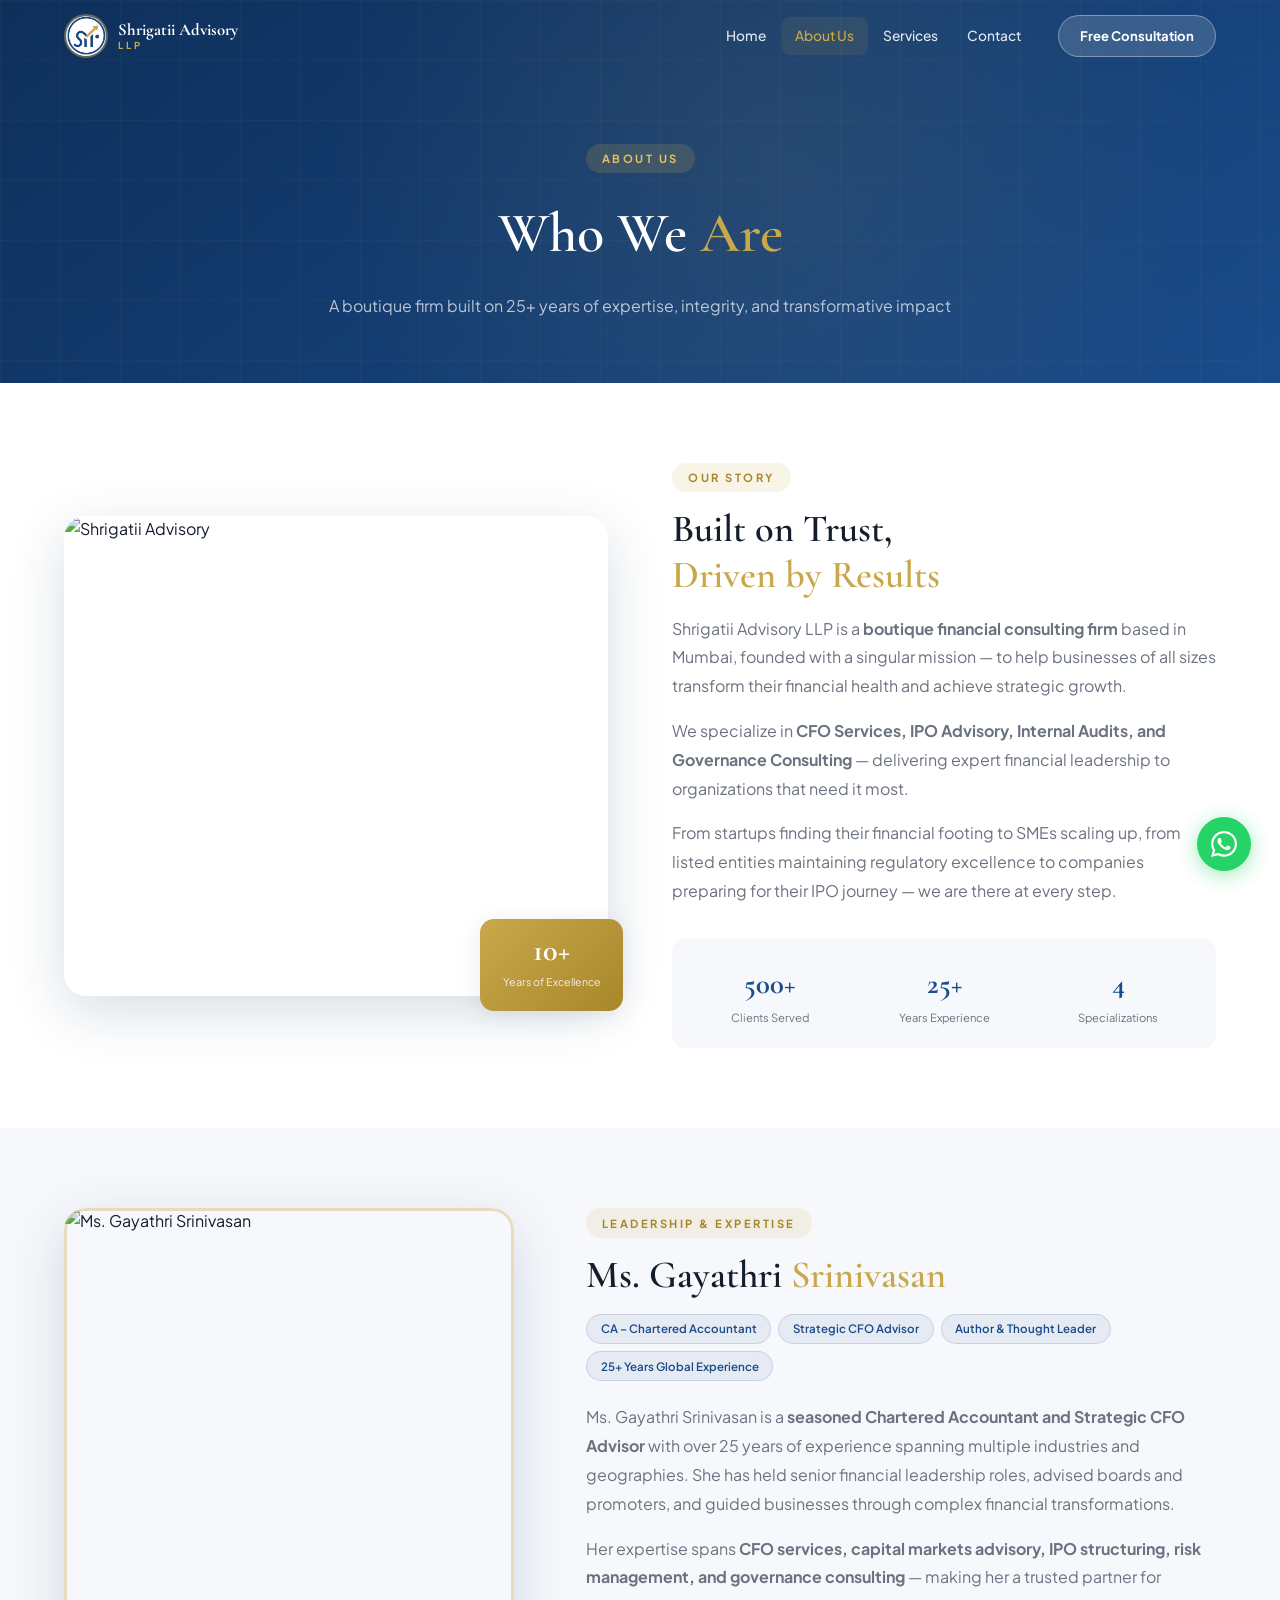
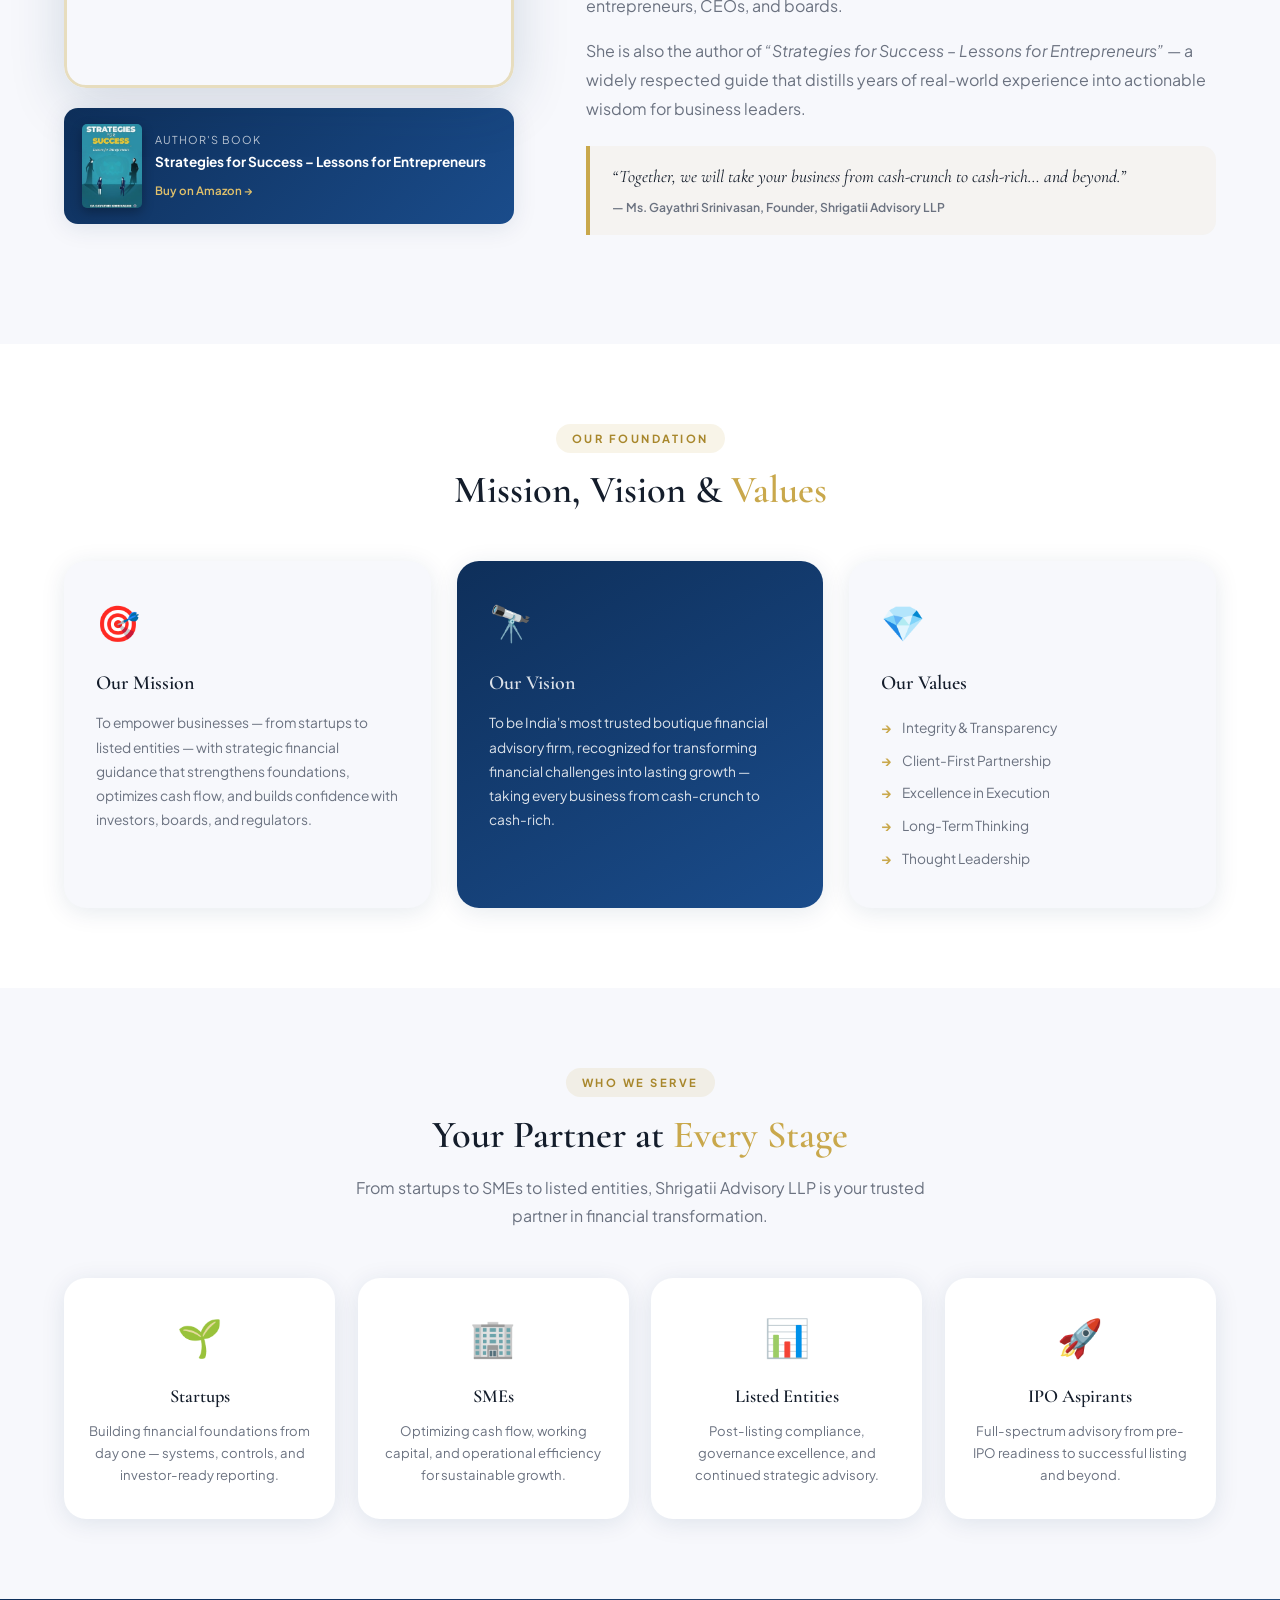
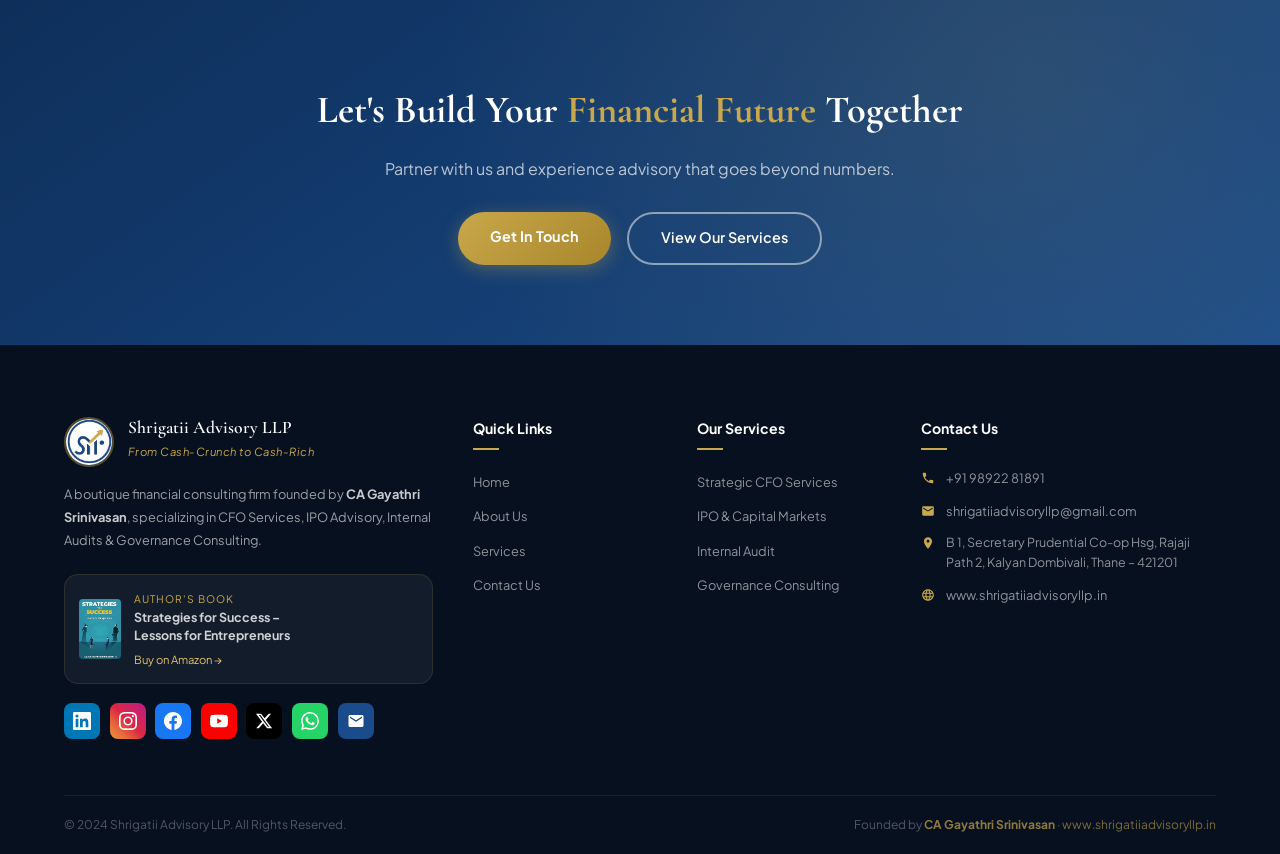
==== about.html @ d1592c11 "Add files via upload" ====
<!DOCTYPE html>
<html lang="en">
<head>
<meta charset="UTF-8">
<meta name="viewport" content="width=device-width, initial-scale=1.0">
<title>About Us | Shrigatii Advisory LLP</title>
<meta name="description" content="About CA Gayathri Srinivasan and Shrigatii Advisory LLP - boutique financial consulting.">
<link rel="preconnect" href="https://fonts.googleapis.com">
<link href="https://fonts.googleapis.com/css2?family=Cormorant+Garamond:ital,wght@0,500;0,600;0,700;1,500;1,600&family=Plus+Jakarta+Sans:wght@300;400;500;600;700&display=swap" rel="stylesheet">
<link rel="stylesheet" href="style.css">
</head>
<body>
<nav class="navbar" id="navbar">
  <div class="nav-wrap">
    <a href="index.html" class="nav-logo">
      <img src="logo.png" alt="Shrigatii Advisory LLP" class="logo-img">
      <div class="logo-text"><span class="logo-main">Shrigatii Advisory</span><span class="logo-sub">LLP</span></div>
    </a>
    <nav class="nav-menu">
      <a href="index.html"    class="nav-link ">Home</a>
      <a href="about.html"    class="nav-link active">About Us</a>
      <a href="services.html" class="nav-link ">Services</a>
      <a href="contact.html"  class="nav-link ">Contact</a>
    </nav>
    <a href="contact.html" class="nav-cta">Free Consultation</a>
    <button class="nav-toggle" id="navToggle" aria-label="Menu"><span></span><span></span><span></span></button>
  </div>
  <div class="nav-drawer" id="navDrawer">
    <a href="index.html"    class="nav-link ">Home</a>
    <a href="about.html"    class="nav-link active">About Us</a>
    <a href="services.html" class="nav-link ">Services</a>
    <a href="contact.html"  class="nav-link ">Contact</a>
    <a href="contact.html"  class="nav-cta" style="margin-top:.5rem;text-align:center">Free Consultation</a>
  </div>
</nav>

<section class="page-hero">
  <div class="page-hero-content container">
    <div class="eyebrow eyebrow-light">About Us</div>
    <h1>Who We <span class="gold">Are</span></h1>
    <p>A boutique firm built on 25+ years of expertise, integrity, and transformative impact</p>
  </div>
</section>

<section class="section" style="background:#fff">
  <div class="container about-main-grid">
    <div class="amg-img reveal">
      <img src="https://images.unsplash.com/photo-1521791136064-7986c2920216?w=700&q=85" alt="Shrigatii Advisory">
      <div class="amg-badge"><span>10+</span><span>Years of Excellence</span></div>
    </div>
    <div class="amg-content reveal">
      <div class="eyebrow">Our Story</div>
      <h2 class="sec-title">Built on Trust,<br><span class="gold">Driven by Results</span></h2>
      <p>Shrigatii Advisory LLP is a <strong>boutique financial consulting firm</strong> based in Mumbai, founded with a singular mission — to help businesses of all sizes transform their financial health and achieve strategic growth.</p>
      <p style="margin-top:1rem">We specialize in <strong>CFO Services, IPO Advisory, Internal Audits, and Governance Consulting</strong> — delivering expert financial leadership to organizations that need it most.</p>
      <p style="margin-top:1rem">From startups finding their financial footing to SMEs scaling up, from listed entities maintaining regulatory excellence to companies preparing for their IPO journey — we are there at every step.</p>
      <div class="about-nums">
        <div class="an-item"><span class="an-num">500+</span><span class="an-lbl">Clients Served</span></div>
        <div class="an-item"><span class="an-num">25+</span><span class="an-lbl">Years Experience</span></div>
        <div class="an-item"><span class="an-num">4</span><span class="an-lbl">Specializations</span></div>
      </div>
    </div>
  </div>
</section>

<section class="section" style="background:var(--off)">
  <div class="container founder-grid">
    <div class="reveal">
      <div class="fi-wrap"><img src="https://images.unsplash.com/photo-1594744803329-e58b31de8bf5?w=600&q=85" alt="Ms. Gayathri Srinivasan"><div class="fi-border"></div></div>
      <div class="book-card" style="margin-top:1.2rem">
        <img src="book.png" alt="Strategies for Success" class="book-img">
        <div class="book-info"><span>Author&apos;s Book</span><strong>Strategies for Success &ndash; Lessons for Entrepreneurs</strong><a href="https://www.amazon.in/dp/8119223527" target="_blank">Buy on Amazon &rarr;</a></div>
      </div>
    </div>
    <div class="founder-content reveal">
      <div class="eyebrow">Leadership &amp; Expertise</div>
      <h2 class="sec-title">Ms. Gayathri <span class="gold">Srinivasan</span></h2>
      <div class="cred-tags"><span class="ctag">CA &ndash; Chartered Accountant</span><span class="ctag">Strategic CFO Advisor</span><span class="ctag">Author &amp; Thought Leader</span><span class="ctag">25+ Years Global Experience</span></div>
      <p>Ms. Gayathri Srinivasan is a <strong>seasoned Chartered Accountant and Strategic CFO Advisor</strong> with over 25 years of experience spanning multiple industries and geographies. She has held senior financial leadership roles, advised boards and promoters, and guided businesses through complex financial transformations.</p>
      <p style="margin-top:1rem">Her expertise spans <strong>CFO services, capital markets advisory, IPO structuring, risk management, and governance consulting</strong> — making her a trusted partner for entrepreneurs, CEOs, and boards.</p>
      <p style="margin-top:1rem">She is also the author of <em>&ldquo;Strategies for Success &ndash; Lessons for Entrepreneurs&rdquo;</em> — a widely respected guide that distills years of real-world experience into actionable wisdom for business leaders.</p>
      <blockquote class="founder-quote">&ldquo;Together, we will take your business from cash-crunch to cash-rich&hellip; and beyond.&rdquo;<cite>&mdash; Ms. Gayathri Srinivasan, Founder, Shrigatii Advisory LLP</cite></blockquote>
    </div>
  </div>
</section>

<section class="section" style="background:#fff">
  <div class="container">
    <div class="center"><div class="eyebrow">Our Foundation</div><h2 class="sec-title">Mission, Vision &amp; <span class="gold">Values</span></h2></div>
    <div class="mvv-grid">
      <div class="mvv-card reveal"><div class="mvv-ico">🎯</div><h3>Our Mission</h3><p>To empower businesses — from startups to listed entities — with strategic financial guidance that strengthens foundations, optimizes cash flow, and builds confidence with investors, boards, and regulators.</p></div>
      <div class="mvv-card mvv-feat reveal"><div class="mvv-ico">🔭</div><h3>Our Vision</h3><p>To be India&apos;s most trusted boutique financial advisory firm, recognized for transforming financial challenges into lasting growth — taking every business from cash-crunch to cash-rich.</p></div>
      <div class="mvv-card reveal"><div class="mvv-ico">💎</div><h3>Our Values</h3><ul class="val-list"><li>Integrity &amp; Transparency</li><li>Client-First Partnership</li><li>Excellence in Execution</li><li>Long-Term Thinking</li><li>Thought Leadership</li></ul></div>
    </div>
  </div>
</section>

<section class="section" style="background:var(--off)">
  <div class="container">
    <div class="center"><div class="eyebrow">Who We Serve</div><h2 class="sec-title">Your Partner at <span class="gold">Every Stage</span></h2><p class="sec-sub">From startups to SMEs to listed entities, Shrigatii Advisory LLP is your trusted partner in financial transformation.</p></div>
    <div class="serve-grid">
      <div class="serve-card reveal"><div class="srvc-ico">🌱</div><h3>Startups</h3><p>Building financial foundations from day one — systems, controls, and investor-ready reporting.</p></div>
      <div class="serve-card reveal"><div class="srvc-ico">🏢</div><h3>SMEs</h3><p>Optimizing cash flow, working capital, and operational efficiency for sustainable growth.</p></div>
      <div class="serve-card reveal"><div class="srvc-ico">📊</div><h3>Listed Entities</h3><p>Post-listing compliance, governance excellence, and continued strategic advisory.</p></div>
      <div class="serve-card reveal"><div class="srvc-ico">🚀</div><h3>IPO Aspirants</h3><p>Full-spectrum advisory from pre-IPO readiness to successful listing and beyond.</p></div>
    </div>
  </div>
</section>

<section class="cta-sec"><div class="container cta-center">
  <h2>Let&apos;s Build Your <span class="gold">Financial Future</span> Together</h2>
  <p>Partner with us and experience advisory that goes beyond numbers.</p>
  <div class="cta-btns" style="justify-content:center">
    <a href="contact.html" class="btn-gold">Get In Touch</a>
    <a href="services.html" class="btn-ghost">View Our Services</a>
  </div>
</div></section>

<footer class="site-footer">
  <div class="container"><div class="footer-grid">
    <div class="fg-brand">
      <div class="footer-logo-row">
        <img src="logo.png" alt="Shrigatii Advisory LLP" class="footer-logo-img">
        <div><span class="footer-brand-name">Shrigatii Advisory LLP</span><span class="footer-brand-tag">From Cash-Crunch to Cash-Rich</span></div>
      </div>
      <p class="footer-desc">A boutique financial consulting firm founded by <strong style="color:rgba(255,255,255,.78)">CA Gayathri Srinivasan</strong>, specializing in CFO Services, IPO Advisory, Internal Audits &amp; Governance Consulting.</p>
      <div class="footer-book">
        <img src="book.png" alt="Strategies for Success" class="footer-book-img">
        <div class="footer-book-text"><span>Author&apos;s Book</span><strong>Strategies for Success &ndash;<br>Lessons for Entrepreneurs</strong><a href="https://www.amazon.in/dp/8119223527" target="_blank">Buy on Amazon &rarr;</a></div>
      </div>
      <div class="footer-socials">
        <a href="https://linkedin.com" target="_blank" class="fsoc fsoc-li" title="LinkedIn"><svg viewBox="0 0 24 24"><path d="M20.447 20.452h-3.554v-5.569c0-1.328-.027-3.037-1.852-3.037-1.853 0-2.136 1.445-2.136 2.939v5.667H9.351V9h3.414v1.561h.046c.477-.9 1.637-1.85 3.37-1.85 3.601 0 4.267 2.37 4.267 5.455v6.286zM5.337 7.433a2.062 2.062 0 01-2.063-2.065 2.064 2.064 0 112.063 2.065zm1.782 13.019H3.555V9h3.564v11.452zM22.225 0H1.771C.792 0 0 .774 0 1.729v20.542C0 23.227.792 24 1.771 24h20.451C23.2 24 24 23.227 24 22.271V1.729C24 .774 23.2 0 22.222 0h.003z"/></svg></a>
        <a href="https://instagram.com" target="_blank" class="fsoc fsoc-ig" title="Instagram"><svg viewBox="0 0 24 24"><path d="M12 2.163c3.204 0 3.584.012 4.85.07 3.252.148 4.771 1.691 4.919 4.919.058 1.265.069 1.645.069 4.849 0 3.205-.012 3.584-.069 4.849-.149 3.225-1.664 4.771-4.919 4.919-1.266.058-1.644.07-4.85.07-3.204 0-3.584-.012-4.849-.07-3.26-.149-4.771-1.699-4.919-4.92-.058-1.265-.07-1.644-.07-4.849 0-3.204.013-3.583.07-4.849.149-3.227 1.664-4.771 4.919-4.919 1.266-.057 1.645-.069 4.849-.069zM12 0C8.741 0 8.333.014 7.053.072 2.695.272.273 2.69.073 7.052.014 8.333 0 8.741 0 12c0 3.259.014 3.668.072 4.948.2 4.358 2.618 6.78 6.98 6.98C8.333 23.986 8.741 24 12 24c3.259 0 3.668-.014 4.948-.072 4.354-.2 6.782-2.618 6.979-6.98.059-1.28.073-1.689.073-4.948 0-3.259-.014-3.667-.072-4.947-.196-4.354-2.617-6.78-6.979-6.98C15.668.014 15.259 0 12 0zm0 5.838a6.162 6.162 0 100 12.324 6.162 6.162 0 000-12.324zM12 16a4 4 0 110-8 4 4 0 010 8zm6.406-11.845a1.44 1.44 0 100 2.881 1.44 1.44 0 000-2.881z"/></svg></a>
        <a href="https://facebook.com" target="_blank" class="fsoc fsoc-fb" title="Facebook"><svg viewBox="0 0 24 24"><path d="M24 12.073c0-6.627-5.373-12-12-12s-12 5.373-12 12c0 5.99 4.388 10.954 10.125 11.854v-8.385H7.078v-3.47h3.047V9.43c0-3.007 1.792-4.669 4.533-4.669 1.312 0 2.686.235 2.686.235v2.953H15.83c-1.491 0-1.956.925-1.956 1.874v2.25h3.328l-.532 3.47h-2.796v8.385C19.612 23.027 24 18.062 24 12.073z"/></svg></a>
        <a href="https://youtube.com" target="_blank" class="fsoc fsoc-yt" title="YouTube"><svg viewBox="0 0 24 24"><path d="M23.495 6.205a3.007 3.007 0 00-2.088-2.088c-1.87-.501-9.396-.501-9.396-.501s-7.507-.01-9.396.501A3.007 3.007 0 00.527 6.205a31.247 31.247 0 00-.522 5.805 31.247 31.247 0 00.522 5.783 3.007 3.007 0 002.088 2.088c1.868.502 9.396.502 9.396.502s7.506 0 9.396-.502a3.007 3.007 0 002.088-2.088 31.247 31.247 0 00.5-5.783 31.247 31.247 0 00-.5-5.805zM9.609 15.601V8.408l6.264 3.602z"/></svg></a>
        <a href="https://twitter.com" target="_blank" class="fsoc fsoc-tw" title="X / Twitter"><svg viewBox="0 0 24 24"><path d="M18.244 2.25h3.308l-7.227 8.26 8.502 11.24H16.17l-5.214-6.817L4.99 21.75H1.68l7.73-8.835L1.254 2.25H8.08l4.713 6.231zm-1.161 17.52h1.833L7.084 4.126H5.117z"/></svg></a>
        <a href="https://wa.me/919892281891" target="_blank" class="fsoc fsoc-wa" title="WhatsApp"><svg viewBox="0 0 24 24"><path d="M17.472 14.382c-.297-.149-1.758-.867-2.03-.967-.273-.099-.471-.148-.67.15-.197.297-.767.966-.94 1.164-.173.199-.347.223-.644.075-.297-.15-1.255-.463-2.39-1.475-.883-.788-1.48-1.761-1.653-2.059-.173-.297-.018-.458.13-.606.134-.133.298-.347.446-.52.149-.174.198-.298.298-.497.099-.198.05-.371-.025-.52-.075-.149-.669-1.612-.916-2.207-.242-.579-.487-.5-.669-.51-.173-.008-.371-.01-.57-.01-.198 0-.52.074-.792.372-.272.297-1.04 1.016-1.04 2.479 0 1.462 1.065 2.875 1.213 3.074.149.198 2.096 3.2 5.077 4.487.709.306 1.262.489 1.694.625.712.227 1.36.195 1.871.118.571-.085 1.758-.719 2.006-1.413.248-.694.248-1.289.173-1.413-.074-.124-.272-.198-.57-.347m-5.421 7.403h-.004a9.87 9.87 0 01-5.031-1.378l-.361-.214-3.741.982.998-3.648-.235-.374a9.86 9.86 0 01-1.51-5.26c.001-5.45 4.436-9.884 9.888-9.884 2.64 0 5.122 1.03 6.988 2.898a9.825 9.825 0 012.893 6.994c-.003 5.45-4.437 9.884-9.885 9.884m8.413-18.297A11.815 11.815 0 0012.05 0C5.495 0 .16 5.335.157 11.892c0 2.096.547 4.142 1.588 5.945L.057 24l6.305-1.654a11.882 11.882 0 005.683 1.448h.005c6.554 0 11.89-5.335 11.893-11.893a11.821 11.821 0 00-3.48-8.413z"/></svg></a>
        <a href="mailto:shrigatiiadvisoryllp@gmail.com" class="fsoc fsoc-em" title="Email"><svg viewBox="0 0 24 24"><path d="M20 4H4c-1.1 0-2 .9-2 2v12c0 1.1.9 2 2 2h16c1.1 0 2-.9 2-2V6c0-1.1-.9-2-2-2zm0 4l-8 5-8-5V6l8 5 8-5v2z"/></svg></a>
      </div>
    </div>
    <div class="fg-col"><h4>Quick Links</h4><ul><li><a href="index.html">Home</a></li><li><a href="about.html">About Us</a></li><li><a href="services.html">Services</a></li><li><a href="contact.html">Contact Us</a></li></ul></div>
    <div class="fg-col"><h4>Our Services</h4><ul><li><a href="services.html#cfo">Strategic CFO Services</a></li><li><a href="services.html#ipo">IPO &amp; Capital Markets</a></li><li><a href="services.html#audit">Internal Audit</a></li><li><a href="services.html#governance">Governance Consulting</a></li></ul></div>
    <div class="fg-col"><h4>Contact Us</h4><div class="fg-contact">
      <div class="fc-item"><svg viewBox="0 0 24 24"><path d="M6.62 10.79c1.44 2.83 3.76 5.14 6.59 6.59l2.2-2.2c.27-.27.67-.36 1.02-.24 1.12.37 2.33.57 3.57.57.55 0 1 .45 1 1V20c0 .55-.45 1-1 1-9.39 0-17-7.61-17-17 0-.55.45-1 1-1h3.5c.55 0 1 .45 1 1 0 1.25.2 2.45.57 3.57.11.35.03.74-.25 1.02l-2.2 2.2z"/></svg><a href="tel:+919892281891">+91 98922 81891</a></div>
      <div class="fc-item"><svg viewBox="0 0 24 24"><path d="M20 4H4c-1.1 0-2 .9-2 2v12c0 1.1.9 2 2 2h16c1.1 0 2-.9 2-2V6c0-1.1-.9-2-2-2zm0 4l-8 5-8-5V6l8 5 8-5v2z"/></svg><a href="mailto:shrigatiiadvisoryllp@gmail.com">shrigatiiadvisoryllp@gmail.com</a></div>
      <div class="fc-item"><svg viewBox="0 0 24 24"><path d="M12 2C8.13 2 5 5.13 5 9c0 5.25 7 13 7 13s7-7.75 7-13c0-3.87-3.13-7-7-7zm0 9.5c-1.38 0-2.5-1.12-2.5-2.5s1.12-2.5 2.5-2.5 2.5 1.12 2.5 2.5-1.12 2.5-2.5 2.5z"/></svg><span>B 1, Secretary Prudential Co-op Hsg, Rajaji Path 2, Kalyan Dombivali, Thane &ndash; 421201</span></div>
      <div class="fc-item"><svg viewBox="0 0 24 24"><path d="M11.99 2C6.47 2 2 6.48 2 12s4.47 10 9.99 10C17.52 22 22 17.52 22 12S17.52 2 11.99 2zm6.93 6h-2.95a15.65 15.65 0 00-1.38-3.56A8.03 8.03 0 0118.92 8zM12 4.04c.83 1.2 1.48 2.53 1.91 3.96h-3.82c.43-1.43 1.08-2.76 1.91-3.96zM4.26 14C4.1 13.36 4 12.69 4 12s.1-1.36.26-2h3.38c-.08.66-.14 1.32-.14 2 0 .68.06 1.34.14 2H4.26zm.82 2h2.95c.32 1.25.78 2.45 1.38 3.56A7.987 7.987 0 015.08 16zm2.95-8H5.08a7.987 7.987 0 014.33-3.56A15.65 15.65 0 008.03 8zM12 19.96c-.83-1.2-1.48-2.53-1.91-3.96h3.82c-.43 1.43-1.08 2.76-1.91 3.96zM14.34 14H9.66c-.09-.66-.16-1.32-.16-2 0-.68.07-1.35.16-2h4.68c.09.65.16 1.32.16 2 0 .68-.07 1.34-.16 2zm.25 5.56c.6-1.11 1.06-2.31 1.38-3.56h2.95a8.03 8.03 0 01-4.33 3.56zM16.36 14c.08-.66.14-1.32.14-2 0-.68-.06-1.34-.14-2h3.38c.16.64.26 1.31.26 2s-.1 1.36-.26 2h-3.38z"/></svg><a href="http://www.shrigatiiadvisoryllp.in" target="_blank">www.shrigatiiadvisoryllp.in</a></div>
    </div></div>
  </div></div>
  <div class="footer-bar"><div class="container"><div class="footer-bar-inner">
    <span>&copy; 2024 Shrigatii Advisory LLP. All Rights Reserved.</span>
    <span>Founded by <strong style="color:rgba(201,168,76,.7)">CA Gayathri Srinivasan</strong> &middot; <a href="http://www.shrigatiiadvisoryllp.in" target="_blank">www.shrigatiiadvisoryllp.in</a></span>
  </div></div></div>
</footer>
<a href="https://wa.me/919892281891" class="wa-float" target="_blank" title="WhatsApp"><svg viewBox="0 0 24 24"><path d="M17.472 14.382c-.297-.149-1.758-.867-2.03-.967-.273-.099-.471-.148-.67.15-.197.297-.767.966-.94 1.164-.173.199-.347.223-.644.075-.297-.15-1.255-.463-2.39-1.475-.883-.788-1.48-1.761-1.653-2.059-.173-.297-.018-.458.13-.606.134-.133.298-.347.446-.52.149-.174.198-.298.298-.497.099-.198.05-.371-.025-.52-.075-.149-.669-1.612-.916-2.207-.242-.579-.487-.5-.669-.51-.173-.008-.371-.01-.57-.01-.198 0-.52.074-.792.372-.272.297-1.04 1.016-1.04 2.479 0 1.462 1.065 2.875 1.213 3.074.149.198 2.096 3.2 5.077 4.487.709.306 1.262.489 1.694.625.712.227 1.36.195 1.871.118.571-.085 1.758-.719 2.006-1.413.248-.694.248-1.289.173-1.413-.074-.124-.272-.198-.57-.347m-5.421 7.403h-.004a9.87 9.87 0 01-5.031-1.378l-.361-.214-3.741.982.998-3.648-.235-.374a9.86 9.86 0 01-1.51-5.26c.001-5.45 4.436-9.884 9.888-9.884 2.64 0 5.122 1.03 6.988 2.898a9.825 9.825 0 012.893 6.994c-.003 5.45-4.437 9.884-9.885 9.884m8.413-18.297A11.815 11.815 0 0012.05 0C5.495 0 .16 5.335.157 11.892c0 2.096.547 4.142 1.588 5.945L.057 24l6.305-1.654a11.882 11.882 0 005.683 1.448h.005c6.554 0 11.89-5.335 11.893-11.893a11.821 11.821 0 00-3.48-8.413z"/></svg></a>
<script src="main.js"></script>
</body>
</html>
---- style.css ----
/* =============================================
   SHRIGATII ADVISORY LLP
   Cormorant Garamond + Plus Jakarta Sans
   Navy #1A4C8B  |  Gold #C9A84C
   ============================================= */

:root {
  --blue:    #1A4C8B;
  --blue-dk: #0e2f5a;
  --blue-md: #1e5799;
  --gold:    #C9A84C;
  --gold-lt: #e0c06a;
  --gold-dk: #a8872c;
  --white:   #ffffff;
  --off:     #f7f8fc;
  --gray:    #6b7280;
  --gray-dk: #374151;
  --text:    #141d2b;
  --sh:      0 4px 24px rgba(14,47,90,.10);
  --sh-lg:   0 16px 56px rgba(14,47,90,.16);
  --r:       14px;
  --r-lg:    22px;
  --tr:      all .3s cubic-bezier(.4,0,.2,1);
}

*{margin:0;padding:0;box-sizing:border-box}
html{scroll-behavior:smooth}
body{font-family:'Plus Jakarta Sans',sans-serif;color:var(--text);background:#fff;line-height:1.65;overflow-x:hidden}
img{max-width:100%;display:block}
a{text-decoration:none;color:inherit}
ul{list-style:none}
.container{max-width:1200px;margin:0 auto;padding:0 1.5rem}
.section{padding:5rem 0}
.gold{color:var(--gold)}

/* ── EYEBROW ── */
.eyebrow{display:inline-block;background:rgba(201,168,76,.13);color:var(--gold-dk);font-size:.7rem;font-weight:700;letter-spacing:2.5px;text-transform:uppercase;padding:.33rem 1rem;border-radius:50px;margin-bottom:.9rem}
.eyebrow-light{background:rgba(201,168,76,.18);color:var(--gold-lt)}

/* ── SECTION TITLE ── */
.sec-title{font-family:'Cormorant Garamond',serif;font-size:clamp(1.8rem,3vw,2.7rem);color:var(--text);line-height:1.2;margin-bottom:1rem;font-weight:600}
.sec-title.white{color:#fff}
.sec-sub{color:var(--gray);font-size:1rem;max-width:600px;margin:0 auto 3rem;text-align:center;line-height:1.75}
.center{text-align:center}
.center .eyebrow{display:inline-block}

/* ── BUTTONS ── */
.btn-gold{display:inline-block;background:linear-gradient(135deg,var(--gold),var(--gold-dk));color:#fff;font-weight:700;padding:.82rem 2rem;border-radius:50px;transition:var(--tr);box-shadow:0 4px 18px rgba(201,168,76,.35);font-size:.9rem;border:none;cursor:pointer;font-family:inherit}
.btn-gold:hover{transform:translateY(-2px);box-shadow:0 8px 28px rgba(201,168,76,.5);filter:brightness(1.07)}
.btn-ghost{display:inline-block;border:2px solid rgba(255,255,255,.5);color:#fff;font-weight:600;padding:.8rem 2rem;border-radius:50px;transition:var(--tr);font-size:.9rem}
.btn-ghost:hover{background:rgba(255,255,255,.12);border-color:#fff}
.btn-ghost-dark{display:inline-block;border:2px solid var(--blue);color:var(--blue);font-weight:600;padding:.8rem 2rem;border-radius:50px;transition:var(--tr);font-size:.9rem}
.btn-ghost-dark:hover{background:var(--blue);color:#fff}
.btn-wa{display:inline-flex;align-items:center;gap:.5rem;background:#25d366;color:#fff;font-weight:700;padding:.82rem 1.8rem;border-radius:50px;transition:var(--tr);font-size:.9rem}
.btn-wa:hover{background:#1ebe5d;transform:translateY(-2px)}

/* ══════════════════════════════════════
   NAVBAR  (fully fixed, truly responsive)
   ══════════════════════════════════════ */
.navbar {
  position: fixed;
  top: 0; left: 0; right: 0;
  z-index: 1000;
  transition: var(--tr);
  background: transparent;
}
.navbar.scrolled {
  background: #fff;
  box-shadow: 0 2px 20px rgba(0,0,0,.08);
}

.nav-wrap {
  max-width: 1200px;
  margin: 0 auto;
  padding: 0 1.5rem;
  height: 72px;
  display: flex;
  align-items: center;
  gap: 1rem;
}

/* Logo */
.nav-logo {
  display: flex;
  align-items: center;
  gap: .65rem;
  flex-shrink: 0;
  text-decoration: none;
}
.logo-img {
  width: 44px; height: 44px;
  border-radius: 50%;
  object-fit: cover;
  border: 2px solid rgba(201,168,76,.45);
  flex-shrink: 0;
}
.logo-text { display: flex; flex-direction: column; line-height: 1 }
.logo-main {
  font-family: 'Cormorant Garamond', serif;
  font-size: 1.05rem;
  font-weight: 700;
  color: #fff;
  transition: color .3s;
  white-space: nowrap;
}
.logo-sub {
  font-size: .6rem;
  font-weight: 700;
  color: var(--gold);
  letter-spacing: 3px;
  text-transform: uppercase;
  margin-top: 2px;
}
.navbar.scrolled .logo-main { color: var(--blue); }

/* Desktop links */
.nav-menu {
  display: flex;
  align-items: center;
  gap: .1rem;
  margin-left: auto;
}
.nav-link {
  font-size: .86rem;
  font-weight: 500;
  color: rgba(255,255,255,.88);
  padding: .46rem .85rem;
  border-radius: 8px;
  transition: var(--tr);
  white-space: nowrap;
}
.nav-link:hover,
.nav-link.active {
  color: var(--gold);
  background: rgba(201,168,76,.1);
}
.navbar.scrolled .nav-link { color: var(--gray-dk); }
.navbar.scrolled .nav-link:hover,
.navbar.scrolled .nav-link.active { color: var(--blue); background: rgba(26,76,139,.07); }

/* CTA button */
.nav-cta {
  display: inline-block;
  background: var(--gold);
  color: #fff;
  font-size: .82rem;
  font-weight: 700;
  padding: .55rem 1.3rem;
  border-radius: 50px;
  white-space: nowrap;
  transition: var(--tr);
  flex-shrink: 0;
  margin-left: .5rem;
}
.nav-cta:hover { background: var(--gold-dk); transform: translateY(-1px); }
.navbar:not(.scrolled) .nav-cta { background: rgba(255,255,255,.15); border: 1.5px solid rgba(255,255,255,.35); }
.navbar:not(.scrolled) .nav-cta:hover { background: var(--gold); border-color: var(--gold); }

/* Hamburger */
.nav-toggle {
  display: none;
  flex-direction: column;
  gap: 5px;
  background: none;
  border: none;
  cursor: pointer;
  padding: .35rem;
  margin-left: auto;
  flex-shrink: 0;
}
.nav-toggle span {
  display: block;
  width: 22px; height: 2px;
  background: #fff;
  border-radius: 2px;
  transition: var(--tr);
}
.navbar.scrolled .nav-toggle span { background: var(--text); }
.nav-toggle.open span:nth-child(1) { transform: translateY(7px) rotate(45deg); }
.nav-toggle.open span:nth-child(2) { opacity: 0; }
.nav-toggle.open span:nth-child(3) { transform: translateY(-7px) rotate(-45deg); }

/* Mobile drawer */
.nav-drawer {
  display: none;
  position: fixed;
  top: 72px; left: 0; right: 0;
  background: var(--blue-dk);
  padding: 1.5rem;
  flex-direction: column;
  gap: .4rem;
  box-shadow: 0 12px 40px rgba(0,0,0,.3);
  z-index: 999;
  border-top: 1px solid rgba(201,168,76,.2);
}
.nav-drawer.open { display: flex; }
.nav-drawer .nav-link {
  color: rgba(255,255,255,.85);
  padding: .75rem 1rem;
  border-radius: 8px;
  font-size: .95rem;
}
.nav-drawer .nav-link:hover,
.nav-drawer .nav-link.active { color: var(--gold); background: rgba(201,168,76,.1); }
.nav-drawer .nav-cta {
  margin-top: .5rem;
  text-align: center;
  background: var(--gold);
  border: none;
  padding: .85rem;
  font-size: .95rem;
}

/* ══════════════════════════════════════
   HERO
   ══════════════════════════════════════ */
.hero {
  min-height: 100vh;
  background: linear-gradient(145deg, var(--blue-dk) 0%, var(--blue) 55%, var(--blue-md) 100%);
  position: relative;
  overflow: hidden;
  display: flex;
  align-items: center;
}
.hero-backdrop {
  position: absolute; inset: 0;
  background: radial-gradient(circle at 70% 30%, rgba(201,168,76,.12), transparent 60%),
              radial-gradient(circle at 10% 80%, rgba(255,255,255,.04), transparent 50%);
  pointer-events: none;
}
.hero-grid-lines {
  position: absolute; inset: 0;
  background-image: linear-gradient(rgba(255,255,255,.025) 1px, transparent 1px),
                    linear-gradient(90deg, rgba(255,255,255,.025) 1px, transparent 1px);
  background-size: 60px 60px;
  pointer-events: none;
}
.hero-inner {
  position: relative; z-index: 1;
  display: grid;
  grid-template-columns: 1fr 1fr;
  gap: 3rem;
  align-items: center;
  padding-top: 5rem;
  padding-bottom: 3rem;
  width: 100%;
}
.hero-pill {
  display: inline-flex;
  align-items: center;
  gap: .55rem;
  background: rgba(201,168,76,.15);
  border: 1px solid rgba(201,168,76,.3);
  color: rgba(224,192,106,.95);
  font-size: .75rem;
  font-weight: 600;
  padding: .38rem 1rem;
  border-radius: 50px;
  margin-bottom: 1.4rem;
}
.pill-dot {
  width: 7px; height: 7px;
  background: var(--gold);
  border-radius: 50%;
  animation: blink 1.5s infinite;
}
@keyframes blink { 0%,100%{opacity:1} 50%{opacity:.3} }
.hero-h1 {
  font-family: 'Cormorant Garamond', serif;
  font-size: clamp(2.4rem, 4.5vw, 3.8rem);
  color: #fff;
  line-height: 1.12;
  margin-bottom: 1rem;
  font-weight: 600;
}
.hero-h1 em { font-style: italic; color: rgba(255,255,255,.65); }
.h1-gold { color: var(--gold-lt); }
.hero-sub { font-size: 1rem; color: rgba(255,255,255,.78); font-weight: 500; margin-bottom: .85rem; }
.hero-body { font-size: .92rem; color: rgba(255,255,255,.65); line-height: 1.8; margin-bottom: 2rem; }
.hero-body strong { color: rgba(255,255,255,.9); }
.hero-btns { display: flex; gap: 1rem; flex-wrap: wrap; margin-bottom: 2.5rem; }
.hero-stats { display: flex; align-items: center; gap: 1.5rem; flex-wrap: wrap; }
.hs-item { display: flex; flex-direction: column; }
.hs-num { font-family: 'Cormorant Garamond', serif; font-size: 1.8rem; font-weight: 700; color: var(--gold-lt); line-height: 1; }
.hs-lbl { font-size: .68rem; color: rgba(255,255,255,.5); text-transform: uppercase; letter-spacing: 1px; margin-top: 2px; }
.hs-sep { width: 1px; height: 36px; background: rgba(255,255,255,.15); }

/* Hero visual */
.hero-visual { position: relative; }
.hv-main { border-radius: var(--r-lg); overflow: hidden; box-shadow: var(--sh-lg); position: relative; }
.hv-img { width: 100%; height: 490px; object-fit: cover; object-position: top; }
.hv-overlay { position: absolute; inset: 0; background: linear-gradient(135deg, rgba(14,47,90,.3), transparent 60%); }
.hv-card {
  position: absolute;
  background: #fff;
  border-radius: var(--r);
  padding: .8rem 1rem;
  display: flex; align-items: center; gap: .65rem;
  box-shadow: var(--sh-lg);
  z-index: 2;
  min-width: 170px;
}
.card-t { top: -16px; left: -18px; animation: cf 3s ease-in-out infinite; }
.card-b { bottom: 50px; left: -18px; animation: cf 3s ease-in-out infinite 1.5s; }
@keyframes cf { 0%,100%{transform:translateY(0)} 50%{transform:translateY(-8px)} }
.hvc-ico { font-size: 1.3rem; flex-shrink: 0; }
.hvc-t { display: flex; flex-direction: column; }
.hvc-t strong { font-size: .78rem; color: var(--text); }
.hvc-t span { font-size: .67rem; color: var(--gray); }
.hv-badge {
  position: absolute; top: 18px; right: -16px;
  background: linear-gradient(135deg, var(--gold), var(--gold-dk));
  color: #fff; padding: 1rem 1.1rem; border-radius: var(--r);
  text-align: center; box-shadow: var(--sh); z-index: 2;
}
.hv-badge span:first-child { display: block; font-family: 'Cormorant Garamond',serif; font-size: 1.7rem; font-weight: 700; line-height: 1; }
.hv-badge span:last-child { font-size: .6rem; opacity: .85; white-space: nowrap; }

/* MARQUEE */
.marquee-strip { background: var(--blue-dk); padding: .8rem 0; overflow: hidden; border-top: 1px solid rgba(201,168,76,.2); border-bottom: 1px solid rgba(201,168,76,.2); }
.marquee-track { display: flex; gap: 1.5rem; animation: mq 30s linear infinite; white-space: nowrap; width: max-content; }
.marquee-track span { font-size: .8rem; font-weight: 500; color: rgba(255,255,255,.65); }
.marquee-track .mdot { color: var(--gold); font-size: .65rem; }
@keyframes mq { from{transform:translateX(0)} to{transform:translateX(-50%)} }

/* ══════════════════════════════════════
   PAGE HERO (inner pages)
   ══════════════════════════════════════ */
.page-hero {
  background: linear-gradient(145deg, var(--blue-dk), var(--blue));
  padding: 9rem 0 4rem;
  position: relative;
  overflow: hidden;
  text-align: center;
}
.page-hero::before {
  content: '';
  position: absolute; inset: 0;
  background: radial-gradient(circle at 60% 40%, rgba(201,168,76,.1), transparent 55%),
              linear-gradient(rgba(255,255,255,.025) 1px, transparent 1px),
              linear-gradient(90deg, rgba(255,255,255,.025) 1px, transparent 1px);
  background-size: auto, 60px 60px, 60px 60px;
}
.page-hero-content { position: relative; z-index: 1; }
.page-hero-content h1 { font-family: 'Cormorant Garamond',serif; font-size: clamp(2rem,5vw,3.5rem); color: #fff; margin-bottom: .8rem; font-weight: 600; }
.page-hero-content p { color: rgba(255,255,255,.7); font-size: 1rem; }

/* ══════════════════════════════════════
   ABOUT STRIP
   ══════════════════════════════════════ */
.as-grid { display: grid; grid-template-columns: 1fr 1fr; gap: 4rem; align-items: center; }
.as-left p { color: var(--gray); line-height: 1.8; }
.pillars { display: flex; flex-direction: column; gap: .9rem; }
.pillar { display: flex; gap: .9rem; align-items: flex-start; padding: 1.1rem; background: var(--off); border-radius: var(--r); transition: var(--tr); border-left: 3px solid transparent; }
.pillar:hover { background: #fff; box-shadow: var(--sh); border-left-color: var(--gold); }
.p-ico { font-size: 1.5rem; flex-shrink: 0; }
.p-txt { display: flex; flex-direction: column; gap: .12rem; }
.p-txt strong { font-size: .88rem; color: var(--text); }
.p-txt span { font-size: .78rem; color: var(--gray); }

/* SERVICES */
.svc-grid { display: grid; grid-template-columns: repeat(3,1fr); gap: 1.75rem; margin-top: 3rem; }
.svc-card { background: #fff; border-radius: var(--r-lg); padding: 2rem; box-shadow: var(--sh); transition: var(--tr); position: relative; border: 2px solid transparent; overflow: hidden; }
.svc-card:hover { transform: translateY(-6px); box-shadow: var(--sh-lg); border-color: var(--gold); }
.svc-card.svc-feat { background: linear-gradient(150deg, var(--blue-dk), var(--blue)); border-color: var(--gold); }
.svc-card.svc-feat h3 { color: #fff; }
.svc-card.svc-feat .svc-tag,.svc-card.svc-feat .svc-list li { color: rgba(255,255,255,.75); }
.svc-card.svc-feat .svc-link { color: var(--gold-lt); }
.svc-card.svc-feat .svc-num { color: rgba(201,168,76,.18); }
.svc-glow { position: absolute; top: -40px; right: -40px; width: 140px; height: 140px; background: rgba(201,168,76,.14); border-radius: 50%; pointer-events: none; }
.svc-num { font-family: 'Cormorant Garamond',serif; font-size: 3.2rem; font-weight: 700; color: rgba(201,168,76,.15); line-height: 1; position: absolute; top: .8rem; right: 1.2rem; }
.svc-ico { font-size: 2rem; margin-bottom: .9rem; }
.svc-card h3 { font-family: 'Cormorant Garamond',serif; font-size: 1.25rem; font-weight: 600; margin-bottom: .55rem; color: var(--text); }
.svc-tag { color: var(--gray); font-size: .83rem; margin-bottom: 1.1rem; line-height: 1.6; font-style: italic; }
.svc-list { margin-bottom: 1.4rem; }
.svc-list li { font-size: .8rem; color: var(--gray-dk); padding: .28rem 0 .28rem 1.2rem; position: relative; }
.svc-list li::before { content: '✓'; position: absolute; left: 0; color: var(--gold); font-weight: 700; }
.svc-link { font-size: .84rem; font-weight: 700; color: var(--blue); transition: var(--tr); }
.svc-link:hover { color: var(--gold); }

/* FOUNDER */
.founder-grid { display: grid; grid-template-columns: 1fr 1.4fr; gap: 4.5rem; align-items: flex-start; }
.fi-wrap { position: relative; border-radius: var(--r-lg); overflow: hidden; box-shadow: var(--sh-lg); }
.fi-wrap img { width: 100%; height: 480px; object-fit: cover; object-position: top; }
.fi-border { position: absolute; inset: 0; border-radius: var(--r-lg); border: 3px solid rgba(201,168,76,.35); pointer-events: none; }
.book-card { margin-top: 1.2rem; display: flex; gap: .85rem; align-items: center; padding: 1rem 1.1rem; background: linear-gradient(135deg, var(--blue-dk), var(--blue)); border-radius: var(--r); color: #fff; box-shadow: var(--sh); }
.book-img { width: 60px; height: 84px; object-fit: cover; border-radius: 5px; flex-shrink: 0; box-shadow: 0 4px 12px rgba(0,0,0,.3); }
.book-info { display: flex; flex-direction: column; gap: .2rem; }
.book-info span { font-size: .68rem; opacity: .7; text-transform: uppercase; letter-spacing: 1px; }
.book-info strong { font-size: .85rem; line-height: 1.4; }
.book-info a { display: inline-block; margin-top: .4rem; font-size: .72rem; color: var(--gold-lt); font-weight: 600; }
.book-info a:hover { color: #fff; }
.cred-tags { display: flex; flex-wrap: wrap; gap: .45rem; margin-bottom: 1.4rem; }
.ctag { background: rgba(26,76,139,.08); color: var(--blue); font-size: .72rem; font-weight: 600; padding: .28rem .85rem; border-radius: 50px; border: 1px solid rgba(26,76,139,.15); }
.founder-content p { color: var(--gray); line-height: 1.8; }
.founder-quote { margin: 1.4rem 0 1.8rem; padding: 1.1rem 1.4rem; border-left: 4px solid var(--gold); background: rgba(201,168,76,.06); border-radius: 0 var(--r) var(--r) 0; font-family: 'Cormorant Garamond',serif; font-size: 1.1rem; font-style: italic; color: var(--text); line-height: 1.6; }
.founder-quote cite { display: block; font-size: .76rem; color: var(--gray); margin-top: .4rem; font-style: normal; font-family: 'Plus Jakarta Sans',sans-serif; font-weight: 600; }

/* SERVE */
.serve-grid { display: grid; grid-template-columns: repeat(4,1fr); gap: 1.4rem; margin-top: 3rem; }
.serve-card { background: #fff; border-radius: var(--r-lg); padding: 1.8rem 1.4rem; box-shadow: var(--sh); text-align: center; transition: var(--tr); border-bottom: 3px solid transparent; }
.serve-card:hover { transform: translateY(-5px); box-shadow: var(--sh-lg); border-bottom-color: var(--gold); }
.srvc-ico { font-size: 2.3rem; margin-bottom: .9rem; }
.serve-card h3 { font-family: 'Cormorant Garamond',serif; font-size: 1.15rem; font-weight: 600; margin-bottom: .5rem; }
.serve-card p { font-size: .82rem; color: var(--gray); line-height: 1.7; }

/* CTA SECTION */
.cta-sec { position: relative; padding: 5rem 0; background: linear-gradient(145deg, var(--blue-dk), var(--blue)); overflow: hidden; }
.cta-sec::before { content: ''; position: absolute; inset: 0; background: radial-gradient(circle at 80% 20%, rgba(201,168,76,.12), transparent 55%); pointer-events: none; }
.cta-grid { display: grid; grid-template-columns: 1fr 1fr; gap: 4rem; align-items: center; position: relative; z-index: 1; }
.cta-left h2 { font-family: 'Cormorant Garamond',serif; font-size: clamp(1.6rem,3vw,2.4rem); color: #fff; margin-bottom: .9rem; font-weight: 600; }
.cta-left p { color: rgba(255,255,255,.7); margin-bottom: 1.8rem; }
.cta-btns { display: flex; gap: 1rem; flex-wrap: wrap; }
.cta-stats { display: grid; grid-template-columns: 1fr 1fr; gap: 1rem; }
.cs-item { background: rgba(255,255,255,.07); border: 1px solid rgba(255,255,255,.1); border-radius: var(--r); padding: 1.1rem; text-align: center; }
.cs-num { display: block; font-family: 'Cormorant Garamond',serif; font-size: 1.7rem; font-weight: 700; color: var(--gold-lt); line-height: 1; }
.cs-lbl { font-size: .68rem; color: rgba(255,255,255,.5); text-transform: uppercase; letter-spacing: 1px; margin-top: .25rem; display: block; }
.cta-center { text-align: center; position: relative; z-index: 1; }
.cta-center h2 { font-family: 'Cormorant Garamond',serif; font-size: clamp(1.6rem,3vw,2.4rem); color: #fff; margin-bottom: .9rem; }
.cta-center p { color: rgba(255,255,255,.7); margin-bottom: 1.8rem; }

/* ══════════════════════════════════════
   FOOTER  (SAME ON ALL PAGES)
   ══════════════════════════════════════ */
.site-footer {
  background: #07101f;
  color: rgba(255,255,255,.6);
  padding: 4.5rem 0 0;
}
.footer-grid {
  display: grid;
  grid-template-columns: 2fr 1fr 1fr 1.6fr;
  gap: 2.5rem;
  padding-bottom: 3.5rem;
  border-bottom: 1px solid rgba(255,255,255,.07);
}

/* Brand col */
.fg-brand {}
.footer-logo-row { display: flex; gap: .85rem; align-items: flex-start; margin-bottom: 1rem; }
.footer-logo-img { width: 50px; height: 50px; border-radius: 50%; object-fit: cover; border: 2px solid rgba(201,168,76,.4); flex-shrink: 0; }
.footer-brand-name { display: block; font-family: 'Cormorant Garamond',serif; font-size: 1.1rem; color: #fff; font-weight: 600; line-height: 1.2; }
.footer-brand-tag { display: block; font-size: .7rem; color: var(--gold); margin-top: .25rem; letter-spacing: .5px; font-style: italic; }
.footer-desc { font-size: .8rem; line-height: 1.8; margin-bottom: 1.4rem; }

/* Social icons */
.footer-socials { display: flex; gap: .6rem; flex-wrap: wrap; }
.fsoc {
  width: 36px; height: 36px;
  border-radius: 8px;
  display: flex; align-items: center; justify-content: center;
  transition: var(--tr);
  flex-shrink: 0;
}
.fsoc svg { width: 18px; height: 18px; fill: #fff; }
.fsoc-li { background: #0077b5; }
.fsoc-ig { background: linear-gradient(45deg,#f09433,#e6683c,#dc2743,#cc2366,#bc1888); }
.fsoc-fb { background: #1877f2; }
.fsoc-yt { background: #ff0000; }
.fsoc-tw { background: #000; }
.fsoc-wa { background: #25d366; }
.fsoc-em { background: var(--blue); }
.fsoc:hover { opacity: .85; transform: translateY(-2px); }

/* Nav cols */
.fg-col h4 { color: #fff; font-size: .88rem; font-weight: 700; margin-bottom: 1.1rem; padding-bottom: .65rem; position: relative; }
.fg-col h4::after { content: ''; position: absolute; bottom: 0; left: 0; width: 26px; height: 2px; background: var(--gold); }
.fg-col ul { display: flex; flex-direction: column; gap: .5rem; }
.fg-col a { font-size: .8rem; color: rgba(255,255,255,.55); transition: var(--tr); }
.fg-col a:hover { color: var(--gold); padding-left: 4px; }

/* Contact col */
.fg-contact { display: flex; flex-direction: column; gap: .75rem; }
.fc-item { display: flex; gap: .65rem; align-items: flex-start; font-size: .78rem; color: rgba(255,255,255,.55); line-height: 1.6; }
.fc-item svg { width: 14px; height: 14px; fill: var(--gold); flex-shrink: 0; margin-top: 3px; }
.fc-item a { color: rgba(255,255,255,.55); transition: var(--tr); }
.fc-item a:hover { color: var(--gold); }

/* Book in footer */
.footer-book { display: flex; gap: .8rem; align-items: center; background: rgba(255,255,255,.05); border-radius: var(--r); padding: .9rem; margin-bottom: 1.2rem; border: 1px solid rgba(201,168,76,.15); }
.footer-book-img { width: 42px; height: 60px; object-fit: cover; border-radius: 4px; flex-shrink: 0; }
.footer-book-text { display: flex; flex-direction: column; gap: .15rem; }
.footer-book-text span { font-size: .65rem; color: var(--gold); text-transform: uppercase; letter-spacing: 1px; }
.footer-book-text strong { font-size: .78rem; color: rgba(255,255,255,.8); line-height: 1.4; }
.footer-book-text a { font-size: .7rem; color: var(--gold-lt); margin-top: .2rem; }

/* Bottom bar */
.footer-bar {
  padding: 1.2rem 0;
}
.footer-bar-inner {
  display: flex;
  justify-content: space-between;
  align-items: center;
  flex-wrap: wrap;
  gap: .5rem;
  font-size: .75rem;
  color: rgba(255,255,255,.3);
}
.footer-bar-inner a { color: rgba(201,168,76,.6); }
.footer-bar-inner a:hover { color: var(--gold); }

/* ══════════════════════════════════════
   WHATSAPP FLOAT
   ══════════════════════════════════════ */
.wa-float {
  position: fixed; bottom: 1.8rem; right: 1.8rem;
  width: 54px; height: 54px;
  background: #25d366;
  border-radius: 50%;
  display: flex; align-items: center; justify-content: center;
  box-shadow: 0 4px 20px rgba(37,211,102,.45);
  z-index: 990;
  transition: var(--tr);
  animation: wap 2.5s ease-in-out infinite;
}
.wa-float:hover { transform: scale(1.1); }
.wa-float svg { width: 26px; height: 26px; fill: #fff; }
@keyframes wap { 0%,100%{box-shadow:0 4px 20px rgba(37,211,102,.45)} 50%{box-shadow:0 4px 28px rgba(37,211,102,.7),0 0 0 8px rgba(37,211,102,.08)} }

/* ABOUT PAGE */
.about-main-grid { display: grid; grid-template-columns: 1fr 1fr; gap: 4rem; align-items: center; }
.amg-img { position: relative; }
.amg-img img { border-radius: var(--r-lg); width: 100%; height: 480px; object-fit: cover; box-shadow: var(--sh-lg); }
.amg-badge { position: absolute; bottom: -15px; right: -15px; background: linear-gradient(135deg,var(--gold),var(--gold-dk)); color: #fff; padding: 1.1rem 1.4rem; border-radius: var(--r); text-align: center; box-shadow: var(--sh); }
.amg-badge span:first-child { display: block; font-family:'Cormorant Garamond',serif; font-size: 1.9rem; font-weight: 700; line-height: 1; }
.amg-badge span:last-child { font-size: .67rem; opacity: .85; }
.amg-content p { color: var(--gray); line-height: 1.8; }
.about-nums { display: flex; gap: 1.5rem; margin-top: 2rem; padding: 1.4rem; background: var(--off); border-radius: var(--r); }
.an-item { display: flex; flex-direction: column; align-items: center; flex: 1; }
.an-num { font-family:'Cormorant Garamond',serif; font-size: 1.8rem; color: var(--blue); font-weight: 700; }
.an-lbl { font-size: .7rem; color: var(--gray); text-align: center; }

/* MVV */
.mvv-grid { display: grid; grid-template-columns: repeat(3,1fr); gap: 1.6rem; margin-top: 3rem; }
.mvv-card { background: var(--off); border-radius: var(--r-lg); padding: 2rem; box-shadow: var(--sh); transition: var(--tr); }
.mvv-card:hover { transform: translateY(-4px); box-shadow: var(--sh-lg); }
.mvv-card.mvv-feat { background: linear-gradient(150deg,var(--blue-dk),var(--blue)); }
.mvv-card.mvv-feat h3,.mvv-card.mvv-feat p { color: rgba(255,255,255,.85); }
.mvv-ico { font-size: 2.2rem; margin-bottom: 1rem; }
.mvv-card h3 { font-family:'Cormorant Garamond',serif; font-size: 1.25rem; font-weight: 600; margin-bottom: .7rem; }
.mvv-card p { color: var(--gray); font-size: .86rem; line-height: 1.75; }
.val-list li { padding: .32rem 0 .32rem 1.3rem; font-size: .86rem; color: var(--gray); position: relative; }
.val-list li::before { content: '→'; position: absolute; left: 0; color: var(--gold); font-weight: 700; }

/* SERVICES PAGE */
.svc-detail-grid { display: grid; grid-template-columns: 1fr 1fr; gap: 4rem; align-items: center; }
.svc-reverse { direction: rtl; }
.svc-reverse > * { direction: ltr; }
.svc-tag-label { display: inline-block; background: rgba(201,168,76,.12); color: var(--gold-dk); font-size: .7rem; font-weight: 700; letter-spacing: 2px; text-transform: uppercase; padding: .28rem .85rem; border-radius: 50px; margin-bottom: .7rem; }
.sdg-intro { color: var(--gray); line-height: 1.8; margin-bottom: 1.6rem; font-style: italic; font-size: .93rem; }
.sdg-features { display: grid; grid-template-columns: 1fr 1fr; gap: 1.1rem; margin-bottom: 2rem; }
.sf { display: flex; gap: .75rem; align-items: flex-start; }
.sf-i { font-size: 1.25rem; flex-shrink: 0; margin-top: 2px; }
.sf strong { display: block; font-size: .82rem; margin-bottom: .18rem; color: var(--text); }
.sf p { font-size: .76rem; color: var(--gray); margin: 0; line-height: 1.5; }
.sdg-img img { border-radius: var(--r-lg); width: 100%; height: 460px; object-fit: cover; box-shadow: var(--sh-lg); }
.svc-alt { background: var(--off); }

/* PROCESS */
.process-steps { display: flex; gap: .9rem; align-items: center; justify-content: center; margin-top: 3rem; flex-wrap: wrap; }
.ps-step { background: #fff; border-radius: var(--r); padding: 1.6rem 1.4rem; max-width: 200px; box-shadow: var(--sh); transition: var(--tr); }
.ps-step:hover { transform: translateY(-4px); box-shadow: var(--sh-lg); border-bottom: 3px solid var(--gold); }
.ps-num { font-family:'Cormorant Garamond',serif; font-size: 2.8rem; font-weight: 700; color: rgba(201,168,76,.22); line-height: 1; margin-bottom: .35rem; }
.ps-step h3 { font-size: .88rem; font-weight: 700; margin-bottom: .35rem; }
.ps-step p { font-size: .76rem; color: var(--gray); line-height: 1.55; }
.ps-arrow { font-size: 1.3rem; color: var(--gold); flex-shrink: 0; }

/* CONTACT PAGE */
.contact-grid { display: grid; grid-template-columns: 1fr 1fr; gap: 3.5rem; align-items: flex-start; }
.cg-desc { color: var(--gray); margin-bottom: 1.8rem; line-height: 1.8; }
.cgc-list { display: flex; flex-direction: column; gap: .85rem; margin-bottom: 1.5rem; }
.cgc { display: flex; gap: .9rem; align-items: flex-start; padding: 1rem 1.1rem; background: var(--off); border-radius: var(--r); transition: var(--tr); border-left: 3px solid transparent; }
.cgc:hover { background: #fff; box-shadow: var(--sh); border-left-color: var(--gold); }
.cgc-ico { font-size: 1.3rem; flex-shrink: 0; margin-top: 2px; }
.cgc > div { display: flex; flex-direction: column; gap: .18rem; }
.cgc strong { font-size: .85rem; color: var(--text); }
.cgc a { font-size: .82rem; color: var(--blue); }
.cgc a:hover { color: var(--gold); }
.cgc span { font-size: .76rem; color: var(--gray); line-height: 1.5; }
.form-wrap { background: #fff; border-radius: var(--r-lg); padding: 2.4rem; box-shadow: var(--sh-lg); }
.form-wrap h3 { font-family:'Cormorant Garamond',serif; font-size: 1.55rem; margin-bottom: .4rem; font-weight: 600; }
.form-wrap > p { color: var(--gray); font-size: .84rem; margin-bottom: 1.6rem; }
.contact-form { display: flex; flex-direction: column; gap: 1rem; }
.form-row { display: grid; grid-template-columns: 1fr 1fr; gap: 1rem; }
.fg { display: flex; flex-direction: column; gap: .38rem; }
.fg label { font-size: .79rem; font-weight: 600; color: var(--text); }
.fg input,.fg select,.fg textarea { padding: .72rem .95rem; border: 1.5px solid #e5e7eb; border-radius: 10px; font-family:'Plus Jakarta Sans',sans-serif; font-size: .86rem; color: var(--text); transition: var(--tr); outline: none; background: var(--off); }
.fg input:focus,.fg select:focus,.fg textarea:focus { border-color: var(--blue); background: #fff; box-shadow: 0 0 0 3px rgba(26,76,139,.07); }
.fg textarea { resize: vertical; }
.form-success { text-align: center; padding: 3rem 1rem; display: none; }
.form-success .fs-ico { font-size: 3rem; margin-bottom: 1rem; }
.form-success h3 { font-family:'Cormorant Garamond',serif; font-size: 1.6rem; margin-bottom: .5rem; }
.form-success p { color: var(--gray); }

/* REVEAL ANIMATION */
.reveal { opacity: 0; transform: translateY(26px); transition: opacity .6s ease, transform .6s ease; }
.reveal.visible { opacity: 1; transform: translateY(0); }

/* ══════════════════════════════════════
   RESPONSIVE
   ══════════════════════════════════════ */
@media (max-width: 1024px) {
  .nav-menu, .nav-cta { display: none; }
  .nav-toggle { display: flex; }
  .hero-inner { grid-template-columns: 1fr; }
  .hero-visual { display: none; }
  .as-grid,.about-main-grid,.founder-grid,.cta-grid,.contact-grid,.svc-detail-grid { grid-template-columns: 1fr; gap: 2.5rem; }
  .svc-reverse { direction: ltr; }
  .sdg-img { order: -1; }
  .sdg-img img { height: 280px; }
  .sdg-features { grid-template-columns: 1fr; }
  .svc-grid { grid-template-columns: 1fr; max-width: 480px; margin-left: auto; margin-right: auto; }
  .serve-grid { grid-template-columns: 1fr 1fr; }
  .mvv-grid { grid-template-columns: 1fr; max-width: 480px; margin-left: auto; margin-right: auto; }
  .footer-grid { grid-template-columns: 1fr 1fr; gap: 2rem; }
  .process-steps .ps-arrow { display: none; }
  .ps-step { max-width: 180px; }
  .amg-badge { position: static; display: inline-flex; align-items: center; gap: .75rem; margin-top: 1rem; }
  .cta-grid { grid-template-columns: 1fr; }
  .cta-stats { grid-template-columns: repeat(4,1fr); }
}

@media (max-width: 640px) {
  .section { padding: 3.5rem 0; }
  .hero-h1 { font-size: 2.2rem; }
  .hero-btns { flex-direction: column; }
  .hero-stats { gap: 1rem; flex-wrap: wrap; }
  .serve-grid { grid-template-columns: 1fr; }
  .footer-grid { grid-template-columns: 1fr; gap: 2rem; }
  .footer-bar-inner { flex-direction: column; text-align: center; }
  .cta-btns { flex-direction: column; }
  .cta-center .cta-btns { align-items: center; }
  .process-steps { flex-direction: column; align-items: stretch; }
  .ps-step { max-width: 100%; }
  .form-row { grid-template-columns: 1fr; }
  .cta-stats { grid-template-columns: 1fr 1fr; }
  .hero-stats .hs-sep { display: none; }
  .about-nums { flex-direction: column; gap: 1rem; }
  .mvv-grid { max-width: 100%; }
  .svc-grid { max-width: 100%; }
  .footer-socials { gap: .5rem; }
}
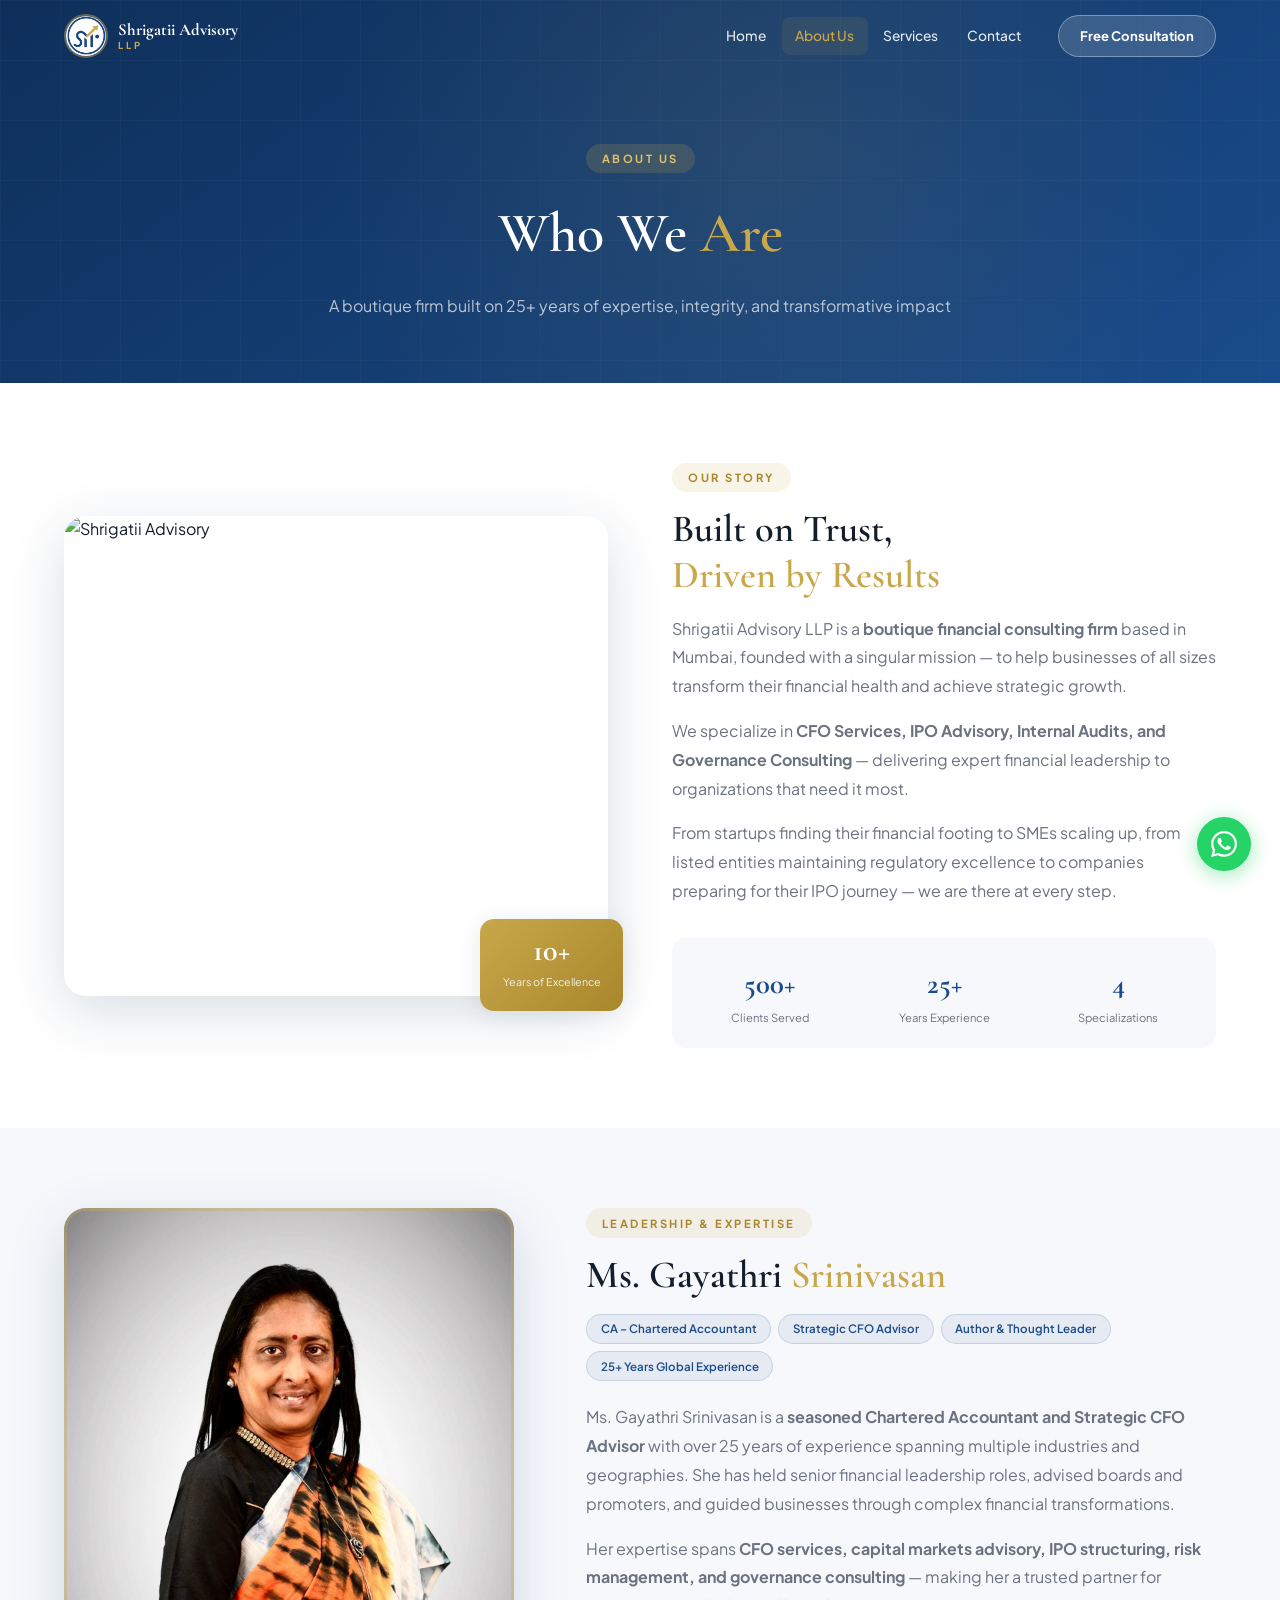
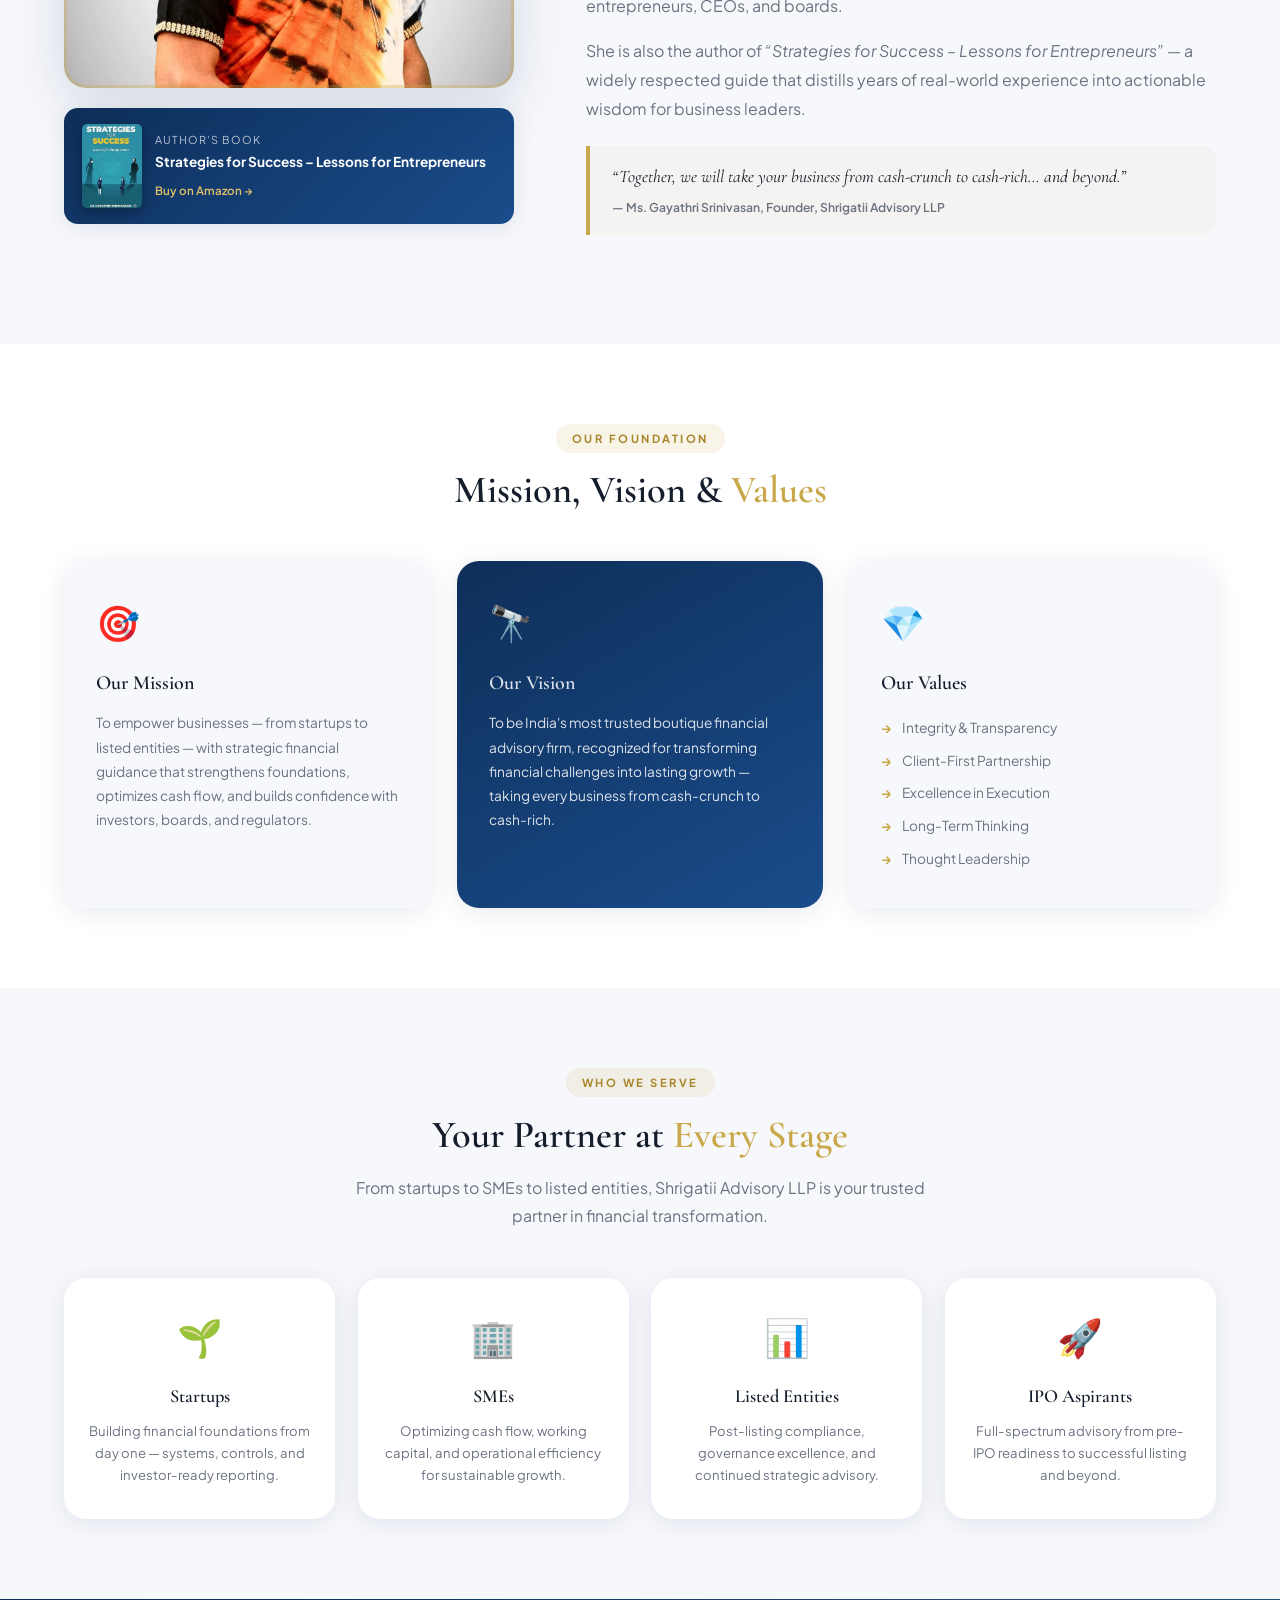
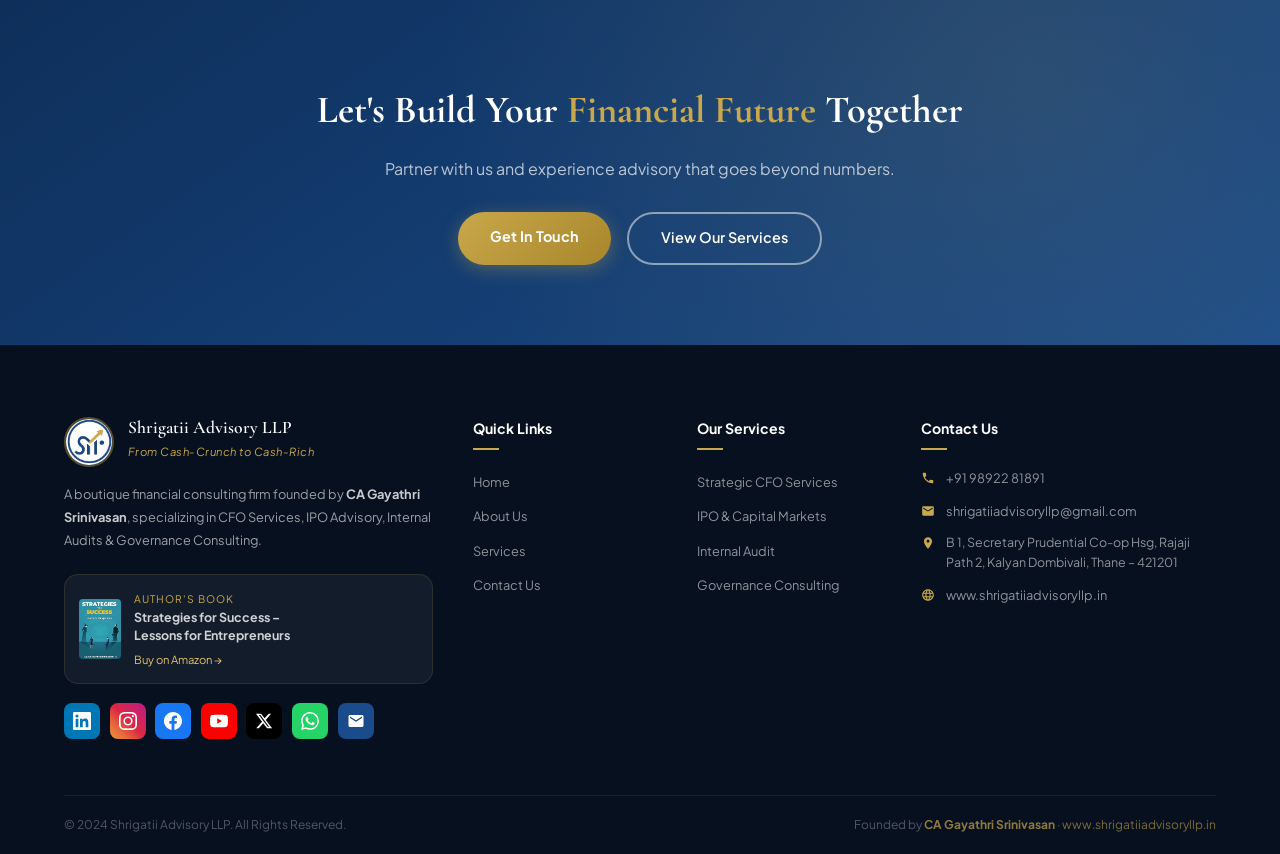
==== commit 48217482: "Add files via upload" ====
--- a/about.html
+++ b/about.html
@@ -66,7 +66,7 @@
 <section class="section" style="background:var(--off)">
   <div class="container founder-grid">
     <div class="reveal">
-      <div class="fi-wrap"><img src="https://images.unsplash.com/photo-1594744803329-e58b31de8bf5?w=600&q=85" alt="Ms. Gayathri Srinivasan"><div class="fi-border"></div></div>
+      <div class="fi-wrap"><img src="founder.jpg" alt="Ms. Gayathri Srinivasan"><div class="fi-border"></div></div>
       <div class="book-card" style="margin-top:1.2rem">
         <img src="book.png" alt="Strategies for Success" class="book-img">
         <div class="book-info"><span>Author&apos;s Book</span><strong>Strategies for Success &ndash; Lessons for Entrepreneurs</strong><a href="https://www.amazon.in/dp/8119223527" target="_blank">Buy on Amazon &rarr;</a></div>
--- a/style.css
+++ b/style.css
@@ -160,56 +160,100 @@
 .nav-toggle {
   display: none;
   flex-direction: column;
+  justify-content: center;
+  align-items: center;
   gap: 5px;
   background: none;
   border: none;
   cursor: pointer;
-  padding: .35rem;
+  padding: .4rem;
   margin-left: auto;
   flex-shrink: 0;
-}
+  width: 40px;
+  height: 40px;
+  border-radius: 8px;
+  transition: background .2s;
+}
+.nav-toggle:hover { background: rgba(255,255,255,.1); }
+.navbar.scrolled .nav-toggle:hover { background: rgba(0,0,0,.05); }
 .nav-toggle span {
   display: block;
-  width: 22px; height: 2px;
+  width: 22px;
+  height: 2px;
   background: #fff;
   border-radius: 2px;
-  transition: var(--tr);
+  transition: transform .3s ease, opacity .3s ease;
+  transform-origin: center;
 }
 .navbar.scrolled .nav-toggle span { background: var(--text); }
+
+/* Animated X when open */
 .nav-toggle.open span:nth-child(1) { transform: translateY(7px) rotate(45deg); }
-.nav-toggle.open span:nth-child(2) { opacity: 0; }
+.nav-toggle.open span:nth-child(2) { opacity: 0; transform: scaleX(0); }
 .nav-toggle.open span:nth-child(3) { transform: translateY(-7px) rotate(-45deg); }
 
-/* Mobile drawer */
+/* Mobile drawer — slide down animation */
 .nav-drawer {
-  display: none;
   position: fixed;
-  top: 72px; left: 0; right: 0;
+  top: 72px;
+  left: 0;
+  right: 0;
   background: var(--blue-dk);
-  padding: 1.5rem;
   flex-direction: column;
-  gap: .4rem;
-  box-shadow: 0 12px 40px rgba(0,0,0,.3);
-  z-index: 999;
-  border-top: 1px solid rgba(201,168,76,.2);
-}
-.nav-drawer.open { display: flex; }
+  gap: .3rem;
+  box-shadow: 0 16px 48px rgba(0,0,0,.35);
+  z-index: 998;
+  border-top: 2px solid rgba(201,168,76,.3);
+  padding: 0 1.25rem;
+
+  /* hidden by default */
+  max-height: 0;
+  overflow: hidden;
+  opacity: 0;
+  pointer-events: none;
+  transition: max-height .4s cubic-bezier(.4,0,.2,1),
+              opacity .3s ease,
+              padding .3s ease;
+}
+
+.nav-drawer.open {
+  max-height: 420px;
+  opacity: 1;
+  pointer-events: auto;
+  padding: 1.25rem;
+}
+
 .nav-drawer .nav-link {
-  color: rgba(255,255,255,.85);
-  padding: .75rem 1rem;
+  display: block;
+  color: rgba(255,255,255,.88);
+  padding: .8rem 1rem;
   border-radius: 8px;
   font-size: .95rem;
+  font-weight: 500;
+  transition: var(--tr);
+  border-left: 3px solid transparent;
 }
 .nav-drawer .nav-link:hover,
-.nav-drawer .nav-link.active { color: var(--gold); background: rgba(201,168,76,.1); }
+.nav-drawer .nav-link.active {
+  color: var(--gold);
+  background: rgba(201,168,76,.1);
+  border-left-color: var(--gold);
+  padding-left: 1.3rem;
+}
 .nav-drawer .nav-cta {
-  margin-top: .5rem;
+  display: block;
+  margin-top: .75rem;
   text-align: center;
-  background: var(--gold);
-  border: none;
+  background: linear-gradient(135deg, var(--gold), var(--gold-dk));
+  color: #fff;
+  font-weight: 700;
   padding: .85rem;
-  font-size: .95rem;
-}
+  border-radius: 50px;
+  font-size: .92rem;
+  letter-spacing: .3px;
+  box-shadow: 0 4px 14px rgba(201,168,76,.35);
+}
+.nav-drawer .nav-cta:hover { filter: brightness(1.08); transform: translateY(-1px); }
 
 /* ══════════════════════════════════════
    HERO
